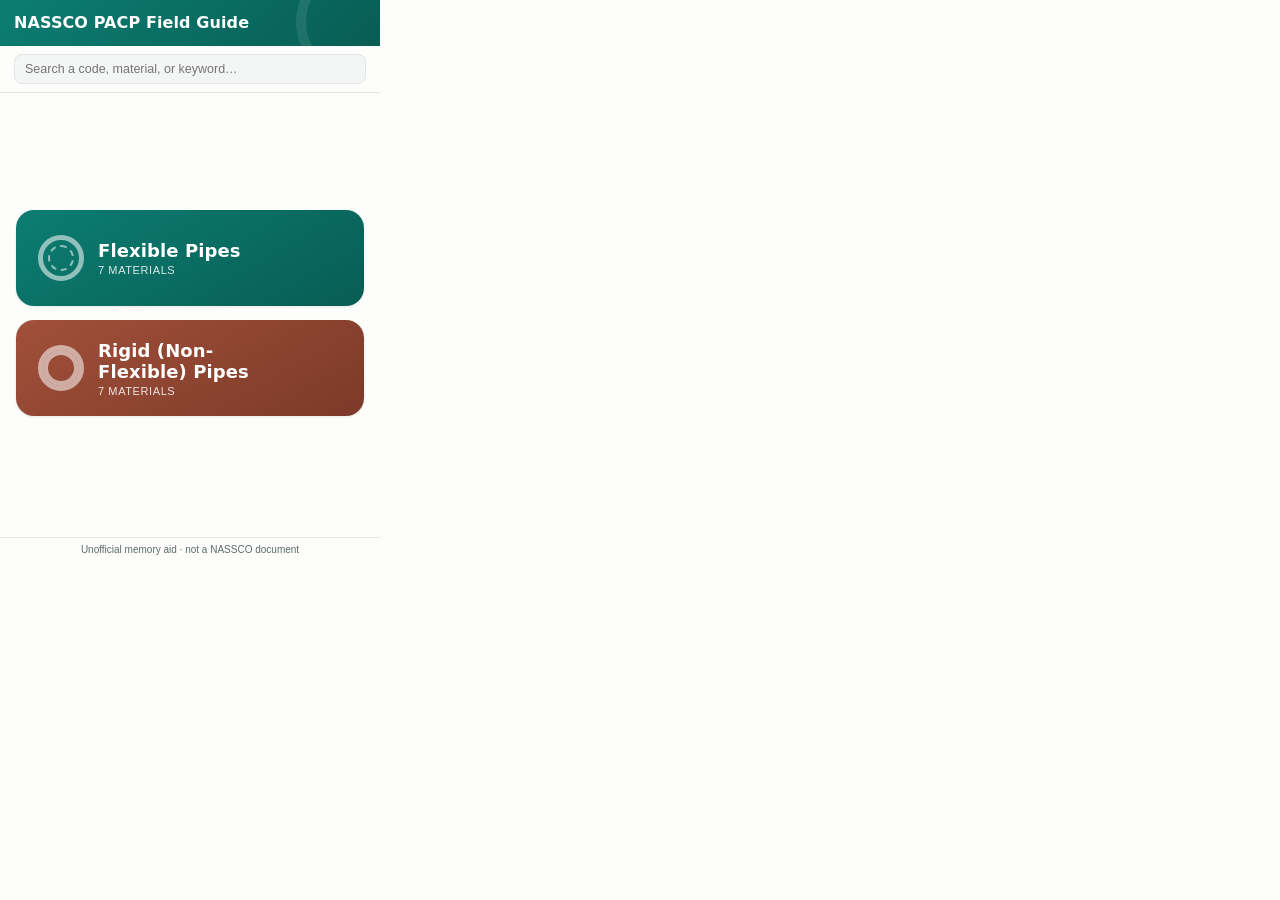
==== popup.html @ c907874f "Add files via upload" ====
<!doctype html>
<html lang="en">
<head>
  <meta charset="utf-8" />
  <title>NASSCO PACP Field Guide</title>
  <link rel="stylesheet" href="css/popup.css" />
</head>
<body>
  <header id="app-header">
    <button id="back-btn" class="icon-btn" aria-label="Back" hidden>&#8592;</button>
    <div id="header-titles">
      <h1 id="header-title">NASSCO PACP Field Guide</h1>
      <p id="header-subtitle">Pick a pipe behavior to get started</p>
    </div>
  </header>

  <div id="search-bar">
    <input id="search-input" type="text" placeholder="Search a code, material, or keyword…" autocomplete="off" />
  </div>

  <main id="app-main"></main>

  <footer id="app-footer">
    <span>Unofficial memory aid · not a NASSCO document</span>
  </footer>

  <script src="js/data.js"></script>
  <script src="js/popup.js"></script>
</body>
</html>
---- css/popup.css ----
:root {
  --teal: #0c7d72;
  --teal-dark: #085d54;
  --teal-tint: #e3f3f1;
  --rigid: #a1503a;
  --rigid-dark: #7c3a28;
  --rigid-tint: #fbe9e2;
  --bg: #fdfdfb;
  --bg-alt: #f3f6f4;
  --text: #16211f;
  --text-muted: #5c6b67;
  --border: #dfe6e3;
  --badge-bg: #eaf1ee;
  --shadow: 0 1px 3px rgba(15, 35, 30, 0.09);
  --shadow-lift: 0 6px 18px rgba(15, 35, 30, 0.16);
  --font-display: ui-rounded, "SF Pro Rounded", "Segoe UI Semibold", "Segoe UI", system-ui, sans-serif;
  --font-body: -apple-system, "Segoe UI", Roboto, Helvetica, Arial, sans-serif;
  --font-mono: "SFMono-Regular", Consolas, "Cascadia Code", monospace;
  color-scheme: light dark;
}

@media (prefers-color-scheme: dark) {
  :root {
    --teal: #4fd6c4;
    --teal-dark: #2bb6a3;
    --teal-tint: #11312d;
    --rigid: #f2a488;
    --rigid-dark: #d67e5c;
    --rigid-tint: #3a2118;
    --bg: #141a18;
    --bg-alt: #1b2320;
    --text: #eef4f2;
    --text-muted: #9fb0ac;
    --border: #29332f;
    --badge-bg: #202a26;
    --shadow: 0 1px 3px rgba(0, 0, 0, 0.35);
    --shadow-lift: 0 6px 18px rgba(0, 0, 0, 0.45);
  }
}

* { box-sizing: border-box; }

html, body {
  margin: 0;
  padding: 0;
  width: 380px;
  min-height: 520px;
  max-height: 600px;
  background: var(--bg);
  color: var(--text);
  font-family: var(--font-body);
  font-size: 13px;
  overflow: hidden;
  display: flex;
  flex-direction: column;
}

/* ---- Header ---- */
#app-header {
  position: relative;
  display: flex;
  align-items: center;
  gap: 10px;
  padding: 13px 14px 11px;
  background: linear-gradient(135deg, var(--teal) 0%, var(--teal-dark) 100%);
  color: white;
  flex-shrink: 0;
  overflow: hidden;
}

#app-header::before {
  content: "";
  position: absolute;
  top: -34px;
  right: -28px;
  width: 92px;
  height: 92px;
  border-radius: 50%;
  border: 10px solid rgba(255, 255, 255, 0.09);
}

#header-titles { min-width: 0; z-index: 1; }

#header-title {
  margin: 0;
  font-family: var(--font-display);
  font-size: 16px;
  font-weight: 700;
  letter-spacing: 0.1px;
  line-height: 1.2;
  white-space: nowrap;
  overflow: hidden;
  text-overflow: ellipsis;
}

#header-subtitle {
  margin: 2px 0 0;
  font-size: 11px;
  opacity: 0.85;
  white-space: nowrap;
  overflow: hidden;
  text-overflow: ellipsis;
  min-height: 1px;
}

.icon-btn {
  background: rgba(255, 255, 255, 0.16);
  border: none;
  color: white;
  width: 26px;
  height: 26px;
  border-radius: 8px;
  font-size: 15px;
  line-height: 1;
  cursor: pointer;
  flex-shrink: 0;
  z-index: 1;
  transition: background 0.12s ease;
}
.icon-btn:hover { background: rgba(255, 255, 255, 0.3); }
.icon-btn:focus-visible { outline: 2px solid white; outline-offset: 1px; }

/* ---- Search ---- */
#search-bar {
  padding: 8px 14px;
  border-bottom: 1px solid var(--border);
  flex-shrink: 0;
}

#search-input {
  width: 100%;
  padding: 7px 10px;
  border-radius: 8px;
  border: 1px solid var(--border);
  background: var(--bg-alt);
  color: var(--text);
  font-size: 12.5px;
  font-family: inherit;
}
#search-input:focus-visible { outline: 2px solid var(--teal); outline-offset: -1px; }

#app-main {
  flex: 1;
  overflow-y: auto;
  padding: 10px 14px 14px;
}

#app-footer {
  flex-shrink: 0;
  padding: 6px 14px;
  font-size: 10px;
  color: var(--text-muted);
  border-top: 1px solid var(--border);
  text-align: center;
}

/* ---- View transition ---- */
.view-enter { animation: viewIn 0.16s ease both; }
@keyframes viewIn {
  from { opacity: 0; transform: translateY(3px); }
  to { opacity: 1; transform: translateY(0); }
}
@media (prefers-reduced-motion: reduce) {
  .view-enter { animation: none; }
}

/* ---- Material icon: pipe cross-section, patterned by family ---- */
.mat-icon {
  --accent: var(--teal);
  width: 26px;
  height: 26px;
  border-radius: 50%;
  flex-shrink: 0;
  position: relative;
  background: var(--accent);
}
.rigid-cat .mat-icon,
.mat-icon.on-rigid { --accent: var(--rigid); }

.mat-icon::after {
  content: "";
  position: absolute;
  inset: 7px;
  border-radius: 50%;
  background: var(--bg);
}
.mat-icon.hatch {
  background-image: repeating-linear-gradient(45deg, rgba(255,255,255,0.55) 0 2px, transparent 2px 5px);
}
.mat-icon.speckle {
  background-image:
    radial-gradient(circle at 32% 30%, rgba(255,255,255,0.7) 1.1px, transparent 1.5px),
    radial-gradient(circle at 66% 58%, rgba(255,255,255,0.7) 1.1px, transparent 1.5px),
    radial-gradient(circle at 45% 78%, rgba(255,255,255,0.6) 0.9px, transparent 1.3px),
    radial-gradient(circle at 74% 28%, rgba(255,255,255,0.6) 0.9px, transparent 1.3px);
}
.mat-icon.ripple {
  background-image: repeating-radial-gradient(circle at 50% 50%, rgba(255,255,255,0.55) 0 1.6px, transparent 1.6px 4px);
}
.mat-icon.wave {
  background-image: repeating-linear-gradient(115deg, rgba(255,255,255,0.6) 0 2px, transparent 2px 5.5px);
}
.mat-icon.dash {
  background: var(--bg);
  border: 3px dashed var(--accent);
}
.mat-icon.dash::after { content: none; }
.mat-icon.ring {
  background: var(--bg);
  border: 3px double var(--accent);
}
.mat-icon.ring::after { content: none; }

.mat-icon.lg { width: 30px; height: 30px; }
.mat-icon.lg::after { inset: 8px; }

/* ---- Home: booklet cover ---- */
.home-cover {
  display: flex;
  flex-direction: column;
  gap: 14px;
  height: 100%;
  min-height: 420px;
  justify-content: center;
  padding: 4px 2px;
}

.cover-tile {
  display: flex;
  align-items: center;
  gap: 14px;
  width: 100%;
  min-height: 96px;
  padding: 0 22px;
  border: none;
  border-radius: 18px;
  cursor: pointer;
  font: inherit;
  background: linear-gradient(150deg, var(--teal) 0%, var(--teal-dark) 100%);
  color: white;
  box-shadow: var(--shadow);
  transition: transform 0.1s ease, box-shadow 0.1s ease;
  text-align: left;
}
.cover-tile.rigid {
  background: linear-gradient(150deg, var(--rigid) 0%, var(--rigid-dark) 100%);
}
.cover-tile:hover { transform: translateY(-1px); box-shadow: var(--shadow-lift); }
.cover-tile:active { transform: translateY(0); }
.cover-tile:focus-visible { outline: 2px solid white; outline-offset: 2px; }

.cover-tile-ring {
  width: 46px;
  height: 46px;
  border-radius: 50%;
  border: 5px solid rgba(255, 255, 255, 0.55);
  flex-shrink: 0;
  position: relative;
}
.cover-tile-ring::after {
  content: "";
  position: absolute;
  inset: 5px;
  border-radius: 50%;
  border: 2px dashed rgba(255, 255, 255, 0.55);
}
.cover-tile.rigid .cover-tile-ring::after { border-style: solid; border-width: 5px; inset: 0; }

.cover-tile-text { display: flex; flex-direction: column; gap: 3px; min-width: 0; }

.cover-tile-label {
  font-family: var(--font-display);
  font-size: 18px;
  font-weight: 700;
  letter-spacing: 0.1px;
  text-wrap: balance;
}

.cover-tile-count {
  font-size: 11px;
  opacity: 0.85;
  text-transform: uppercase;
  letter-spacing: 0.6px;
}

/* ---- Material list ---- */
.material-card {
  display: flex;
  align-items: center;
  gap: 10px;
  width: 100%;
  text-align: left;
  border: 1px solid var(--border);
  background: var(--bg);
  border-radius: 12px;
  padding: 9px 11px;
  margin-bottom: 8px;
  cursor: pointer;
  font: inherit;
  color: inherit;
  transition: border-color 0.1s ease, background 0.1s ease;
}
.material-card:hover { border-color: var(--teal); background: var(--teal-tint); }
.rigid-cat .material-card:hover { border-color: var(--rigid); background: var(--rigid-tint); }
.material-card:focus-visible { outline: 2px solid var(--teal); outline-offset: 1px; }

.material-card .mc-body { min-width: 0; }

.material-card .mc-top {
  display: flex;
  align-items: baseline;
  gap: 7px;
}

.code-badge {
  display: inline-block;
  background: var(--teal);
  color: white;
  font-family: var(--font-mono);
  font-weight: 700;
  font-size: 10px;
  letter-spacing: 0.3px;
  border-radius: 5px;
  padding: 2px 6px;
  flex-shrink: 0;
}
.rigid-cat .code-badge, .code-badge.rigid { background: var(--rigid); }

.material-card .mc-name {
  font-weight: 600;
  font-size: 12.5px;
}

.material-card .mc-summary {
  margin-top: 3px;
  color: var(--text-muted);
  line-height: 1.4;
  font-size: 11.5px;
}

/* ---- Material detail ---- */
.material-header {
  display: flex;
  align-items: center;
  gap: 10px;
  margin-bottom: 10px;
}

.summary-text {
  font-size: 12px;
  line-height: 1.5;
  color: var(--text-muted);
  margin: 0 0 10px;
}

.info-grid {
  display: grid;
  grid-template-columns: auto 1fr;
  gap: 5px 10px;
  background: var(--bg-alt);
  border-radius: 10px;
  padding: 10px 12px;
  margin-bottom: 12px;
  font-size: 11.5px;
}
.info-grid dt { color: var(--text-muted); font-weight: 600; }
.info-grid dd { margin: 0; }

.group-block { margin-bottom: 14px; }

.group-title {
  display: flex;
  align-items: center;
  gap: 6px;
  font-family: var(--font-display);
  font-size: 11.5px;
  font-weight: 700;
  text-transform: uppercase;
  letter-spacing: 0.5px;
  color: var(--teal);
  margin: 0 0 7px;
  padding-bottom: 5px;
  border-bottom: 1px solid var(--border);
}
.rigid-cat .group-title { color: var(--rigid); }
.group-title::before {
  content: "";
  width: 7px;
  height: 7px;
  border-radius: 50%;
  background: currentColor;
  flex-shrink: 0;
}

.defect-card {
  border: 1px solid var(--border);
  border-left: 3px solid var(--teal);
  border-radius: 8px;
  padding: 8px 10px;
  margin-bottom: 6px;
  background: var(--bg);
}
.rigid-cat .defect-card { border-left-color: var(--rigid); }

.defect-card .dc-top {
  display: flex;
  align-items: baseline;
  gap: 8px;
  flex-wrap: wrap;
}

.defect-code {
  font-family: var(--font-mono);
  font-weight: 700;
  font-size: 11px;
  color: var(--teal);
}
.rigid-cat .defect-code { color: var(--rigid); }

.defect-name { font-weight: 600; font-size: 12px; }

.defect-desc {
  margin-top: 3px;
  line-height: 1.45;
  color: var(--text-muted);
  font-size: 11.5px;
}

.defect-threshold {
  margin-top: 5px;
  font-size: 10.5px;
  background: var(--badge-bg);
  border-radius: 6px;
  padding: 5px 7px;
  line-height: 1.4;
}
.defect-threshold b { color: var(--text); }

.notes-block {
  margin-top: 4px;
  font-size: 11.5px;
  line-height: 1.5;
  background: var(--badge-bg);
  border-radius: 10px;
  padding: 10px 12px;
  color: var(--text-muted);
}
.notes-block b { color: var(--text); }

/* ---- Search results ---- */
.search-hint {
  color: var(--text-muted);
  font-size: 11.5px;
  padding: 6px 2px;
}

.result-item {
  display: flex;
  align-items: center;
  gap: 9px;
  width: 100%;
  text-align: left;
  border: 1px solid var(--border);
  border-radius: 10px;
  padding: 7px 10px;
  margin-bottom: 6px;
  cursor: pointer;
  font: inherit;
  color: inherit;
  background: var(--bg);
  transition: border-color 0.1s ease;
}
.result-item:hover { border-color: var(--teal); }

.result-item .ri-body { min-width: 0; }

.result-item .ri-top {
  display: flex;
  gap: 8px;
  align-items: baseline;
}

.result-item .ri-path {
  font-size: 10px;
  color: var(--text-muted);
  margin-top: 2px;
}

.empty-state {
  text-align: center;
  color: var(--text-muted);
  padding: 30px 10px;
  font-size: 12px;
}
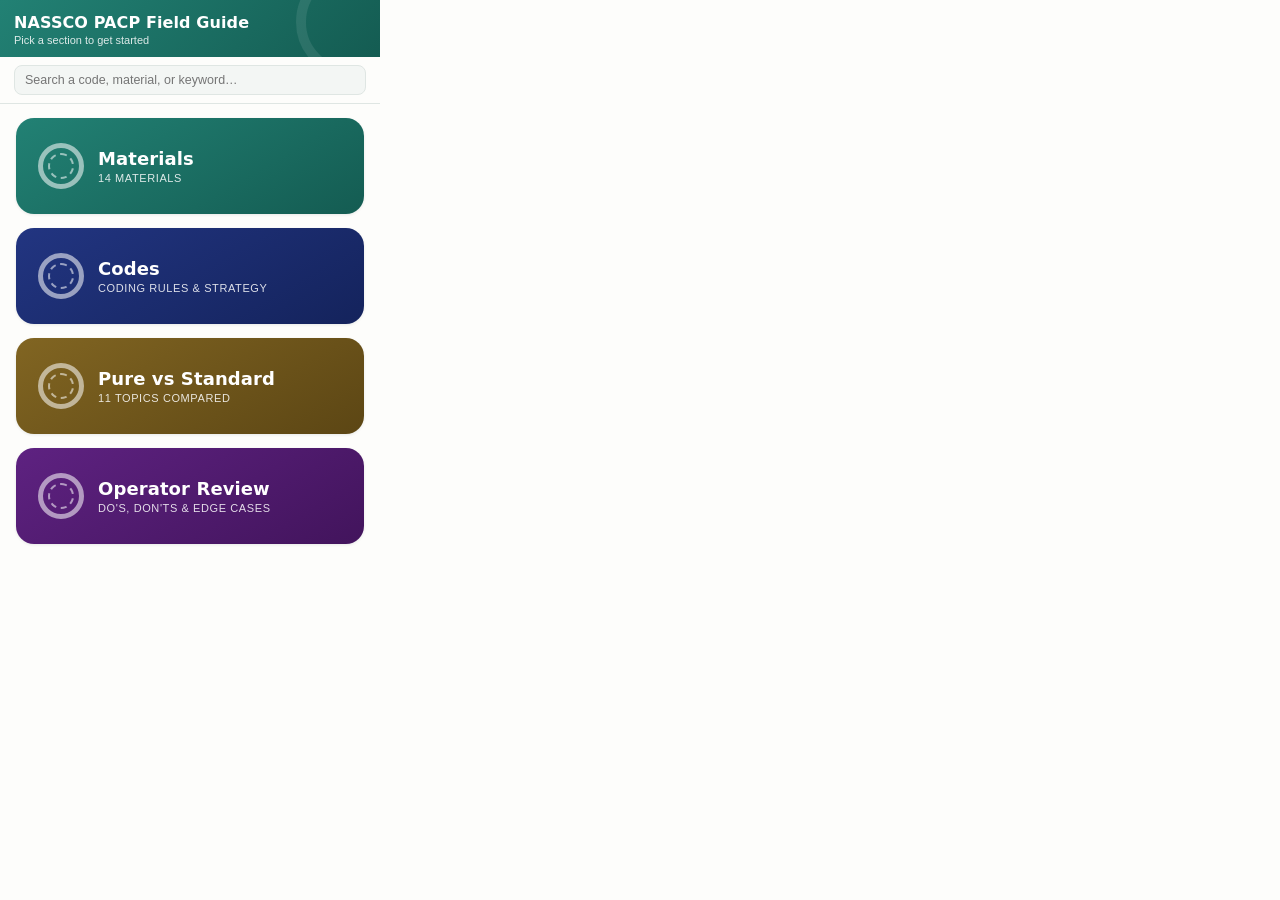
==== commit 34df3075: "Initial commit: NASSCO PACP Field Guide extension Materials (flexible/rigid), Codes (taps, sealing m" ====
--- a/popup.html
+++ b/popup.html
@@ -20,10 +20,6 @@
 
   <main id="app-main"></main>
 
-  <footer id="app-footer">
-    <span>Unofficial memory aid · not a NASSCO document</span>
-  </footer>
-
   <script src="js/data.js"></script>
   <script src="js/popup.js"></script>
 </body>
--- a/css/popup.css
+++ b/css/popup.css
@@ -1,10 +1,22 @@
 :root {
-  --teal: #0c7d72;
-  --teal-dark: #085d54;
-  --teal-tint: #e3f3f1;
-  --rigid: #a1503a;
-  --rigid-dark: #7c3a28;
-  --rigid-tint: #fbe9e2;
+  /* Five section accents share one formula (HSL 58/32 base, 64/22 shade, 48/95
+     tint) and are only rotated by hue, so they read as one family:
+     teal 172° · rigid 16° · codes 228° · pure 42° · opr 278° */
+  --teal: #228174;
+  --teal-dark: #145c52;
+  --teal-tint: #ecf8f7;
+  --rigid: #813c22;
+  --rigid-dark: #5c2714;
+  --rigid-tint: #f8efec;
+  --codes: #223581;
+  --codes-dark: #14235c;
+  --codes-tint: #eceff8;
+  --pure: #816522;
+  --pure-dark: #5c4614;
+  --pure-tint: #f8f5ec;
+  --opr: #5e2281;
+  --opr-dark: #42145c;
+  --opr-tint: #f4ecf8;
   --bg: #fdfdfb;
   --bg-alt: #f3f6f4;
   --text: #16211f;
@@ -21,12 +33,23 @@
 
 @media (prefers-color-scheme: dark) {
   :root {
-    --teal: #4fd6c4;
-    --teal-dark: #2bb6a3;
-    --teal-tint: #11312d;
-    --rigid: #f2a488;
-    --rigid-dark: #d67e5c;
-    --rigid-tint: #3a2118;
+    /* Same five hues, restepped for the dark surface (HSL 55/68 base,
+       50/56 shade, 38/15 tint) — not a separate palette. */
+    --teal: #81dace;
+    --teal-dark: #57c7b8;
+    --teal-tint: #183531;
+    --rigid: #da9881;
+    --rigid-dark: #c77557;
+    --rigid-tint: #351f18;
+    --codes: #8192da;
+    --codes-dark: #576dc7;
+    --codes-tint: #181e35;
+    --pure: #dabf81;
+    --pure-dark: #c7a557;
+    --pure-tint: #352c18;
+    --opr: #b981da;
+    --opr-dark: #9e57c7;
+    --opr-tint: #2a1835;
     --bg: #141a18;
     --bg-alt: #1b2320;
     --text: #eef4f2;
@@ -145,15 +168,6 @@
   padding: 10px 14px 14px;
 }
 
-#app-footer {
-  flex-shrink: 0;
-  padding: 6px 14px;
-  font-size: 10px;
-  color: var(--text-muted);
-  border-top: 1px solid var(--border);
-  text-align: center;
-}
-
 /* ---- View transition ---- */
 .view-enter { animation: viewIn 0.16s ease both; }
 @keyframes viewIn {
@@ -176,6 +190,10 @@
 }
 .rigid-cat .mat-icon,
 .mat-icon.on-rigid { --accent: var(--rigid); }
+.codes-cat .mat-icon,
+.mat-icon.on-codes { --accent: var(--codes); }
+.mat-icon.on-pure { --accent: var(--pure); }
+.mat-icon.on-opr { --accent: var(--opr); }
 
 .mat-icon::after {
   content: "";
@@ -245,6 +263,15 @@
 .cover-tile.rigid {
   background: linear-gradient(150deg, var(--rigid) 0%, var(--rigid-dark) 100%);
 }
+.cover-tile.codes {
+  background: linear-gradient(150deg, var(--codes) 0%, var(--codes-dark) 100%);
+}
+.cover-tile.pure {
+  background: linear-gradient(150deg, var(--pure) 0%, var(--pure-dark) 100%);
+}
+.cover-tile.opr {
+  background: linear-gradient(150deg, var(--opr) 0%, var(--opr-dark) 100%);
+}
 .cover-tile:hover { transform: translateY(-1px); box-shadow: var(--shadow-lift); }
 .cover-tile:active { transform: translateY(0); }
 .cover-tile:focus-visible { outline: 2px solid white; outline-offset: 2px; }
@@ -302,6 +329,7 @@
 }
 .material-card:hover { border-color: var(--teal); background: var(--teal-tint); }
 .rigid-cat .material-card:hover { border-color: var(--rigid); background: var(--rigid-tint); }
+.codes-cat .material-card:hover { border-color: var(--codes); background: var(--codes-tint); }
 .material-card:focus-visible { outline: 2px solid var(--teal); outline-offset: 1px; }
 
 .material-card .mc-body { min-width: 0; }
@@ -325,6 +353,7 @@
   flex-shrink: 0;
 }
 .rigid-cat .code-badge, .code-badge.rigid { background: var(--rigid); }
+.codes-cat .code-badge, .code-badge.codes { background: var(--codes); }
 
 .material-card .mc-name {
   font-weight: 600;
@@ -383,6 +412,7 @@
   border-bottom: 1px solid var(--border);
 }
 .rigid-cat .group-title { color: var(--rigid); }
+.codes-cat .group-title { color: var(--codes); }
 .group-title::before {
   content: "";
   width: 7px;
@@ -401,6 +431,7 @@
   background: var(--bg);
 }
 .rigid-cat .defect-card { border-left-color: var(--rigid); }
+.codes-cat .defect-card { border-left-color: var(--codes); }
 
 .defect-card .dc-top {
   display: flex;
@@ -416,6 +447,7 @@
   color: var(--teal);
 }
 .rigid-cat .defect-code { color: var(--rigid); }
+.codes-cat .defect-code { color: var(--codes); }
 
 .defect-name { font-weight: 600; font-size: 12px; }
 
@@ -492,3 +524,82 @@
   padding: 30px 10px;
   font-size: 12px;
 }
+
+/* ---- Codes: general rules list ---- */
+.rules-list {
+  margin: 0;
+  padding-left: 17px;
+  font-size: 11.5px;
+  line-height: 1.5;
+  color: var(--text-muted);
+}
+.rules-list li { margin-bottom: 6px; }
+
+/* ---- Pure vs Standard: comparison cards ---- */
+.compare-card {
+  border: 1px solid var(--border);
+  border-radius: 12px;
+  padding: 10px 12px;
+  margin-bottom: 10px;
+  background: var(--bg);
+}
+
+.compare-card .cc-topic {
+  display: flex;
+  align-items: baseline;
+  gap: 8px;
+  font-weight: 600;
+  font-size: 12px;
+  margin-bottom: 6px;
+}
+
+.compare-card .cc-code {
+  font-family: var(--font-mono);
+  font-weight: 700;
+  font-size: 10px;
+  color: var(--pure);
+  flex-shrink: 0;
+}
+
+.compare-row {
+  border-radius: 8px;
+  padding: 6px 8px;
+  margin-top: 6px;
+  font-size: 11.5px;
+  line-height: 1.45;
+}
+.compare-row.standard { background: var(--badge-bg); }
+.compare-row.pure { background: var(--pure-tint); }
+
+.compare-row .cr-label {
+  font-size: 9.5px;
+  text-transform: uppercase;
+  letter-spacing: 0.5px;
+  font-weight: 700;
+  color: var(--text-muted);
+  margin-bottom: 2px;
+}
+.compare-row.pure .cr-label { color: var(--pure-dark); }
+
+/* ---- Operator Review: do's / don'ts ---- */
+.do-list, .dont-list {
+  list-style: none;
+  margin: 0 0 12px;
+  padding: 0;
+}
+.do-list li, .dont-list li {
+  position: relative;
+  padding: 6px 8px 6px 26px;
+  border-radius: 8px;
+  margin-bottom: 5px;
+  background: var(--bg-alt);
+  font-size: 11.5px;
+  line-height: 1.4;
+}
+.do-list li::before, .dont-list li::before {
+  position: absolute;
+  left: 8px;
+  font-weight: 700;
+}
+.do-list li::before { content: "\2713"; color: var(--teal); }
+.dont-list li::before { content: "\2715"; color: var(--rigid); }
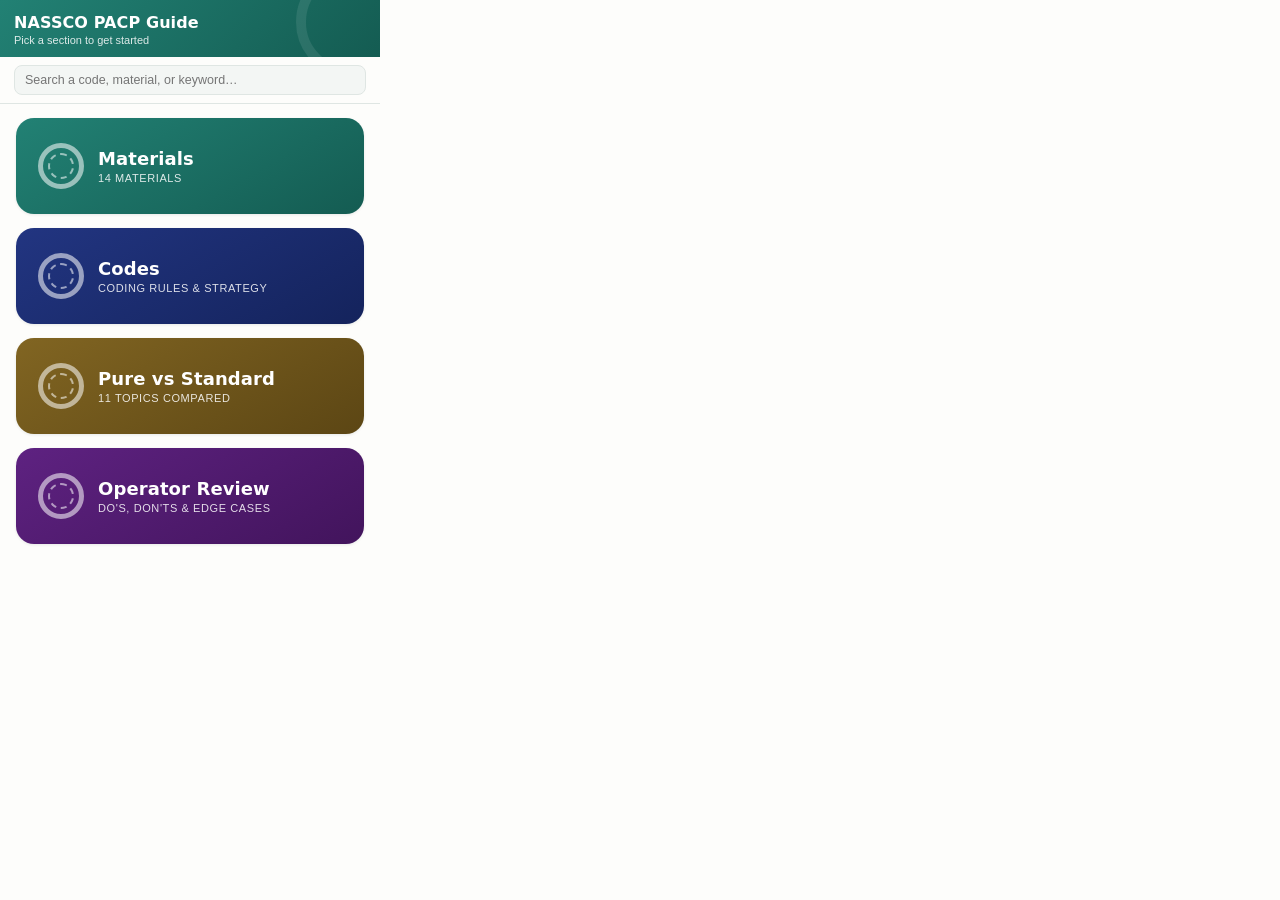
==== commit ac39eb8e: "Rename app to NASSCO PACP Guide; add Line Direction descriptor codes Adds the 8 directional descript" ====
--- a/popup.html
+++ b/popup.html
@@ -2,14 +2,14 @@
 <html lang="en">
 <head>
   <meta charset="utf-8" />
-  <title>NASSCO PACP Field Guide</title>
+  <title>NASSCO PACP Guide</title>
   <link rel="stylesheet" href="css/popup.css" />
 </head>
 <body>
   <header id="app-header">
     <button id="back-btn" class="icon-btn" aria-label="Back" hidden>&#8592;</button>
     <div id="header-titles">
-      <h1 id="header-title">NASSCO PACP Field Guide</h1>
+      <h1 id="header-title">NASSCO PACP Guide</h1>
       <p id="header-subtitle">Pick a pipe behavior to get started</p>
     </div>
   </header>
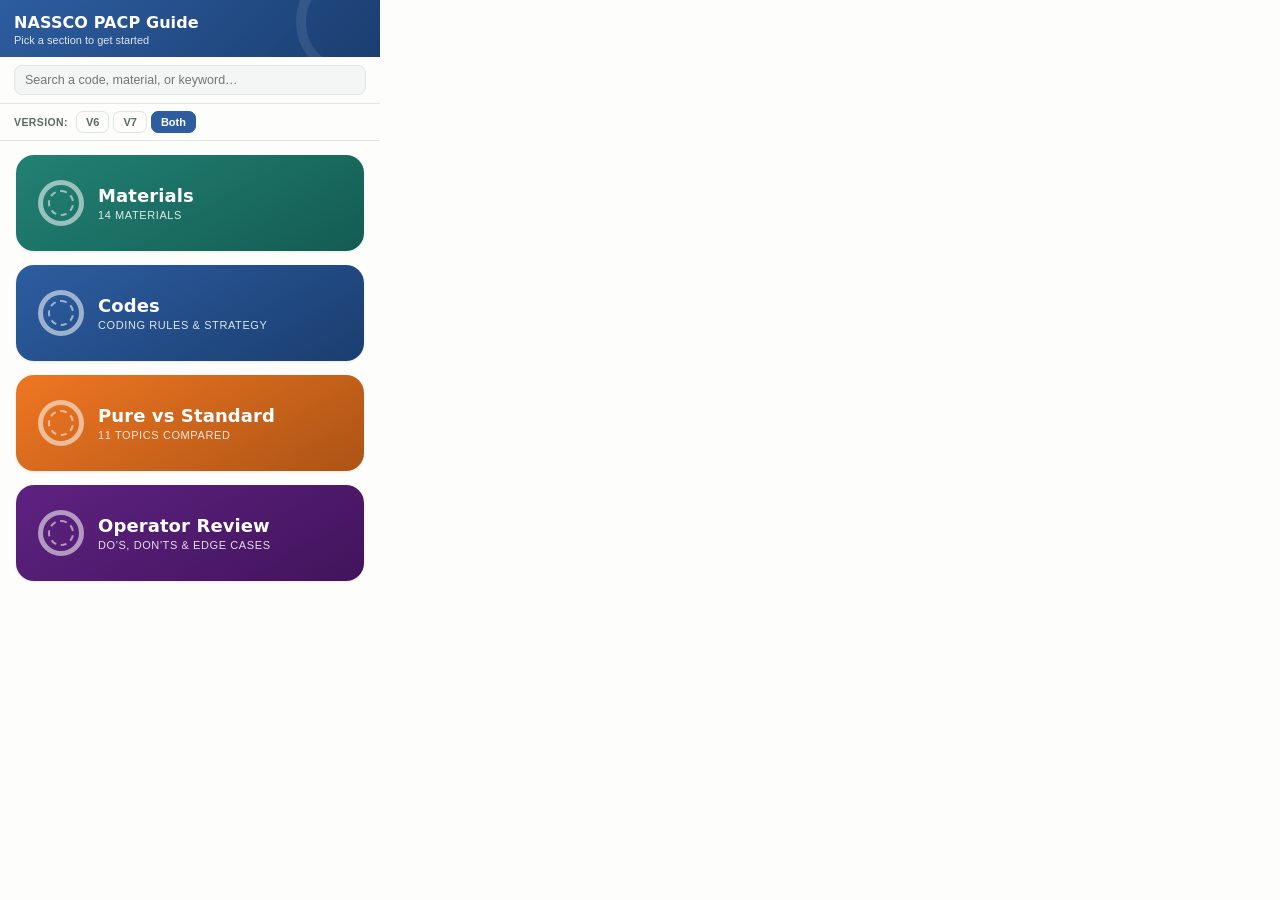
==== commit a22d2f56: "Add PACP version filter to Codes, reorder Taps/Structural, rebrand Codes/Pure colors - Add a V6/V7/B" ====
--- a/popup.html
+++ b/popup.html
@@ -18,6 +18,15 @@
     <input id="search-input" type="text" placeholder="Search a code, material, or keyword…" autocomplete="off" />
   </div>
 
+  <div id="version-bar" class="codes-cat" hidden>
+    <span id="version-bar-label">Version:</span>
+    <div id="version-bar-buttons" role="group" aria-label="PACP version filter">
+      <button type="button" class="version-btn" data-v="v6">V6</button>
+      <button type="button" class="version-btn" data-v="v7">V7</button>
+      <button type="button" class="version-btn" data-v="both">Both</button>
+    </div>
+  </div>
+
   <main id="app-main"></main>
 
   <script src="js/data.js"></script>
--- a/css/popup.css
+++ b/css/popup.css
@@ -1,19 +1,19 @@
 :root {
-  /* Five section accents share one formula (HSL 58/32 base, 64/22 shade, 48/95
-     tint) and are only rotated by hue, so they read as one family:
-     teal 172° · rigid 16° · codes 228° · pure 42° · opr 278° */
+  /* Teal/rigid/opr share one formula (HSL 58/32 base, 64/22 shade, 48/95
+     tint), only rotated by hue. Codes and Pure are pinned to the ITpipes
+     brand palette instead: blue #2D5DA0 and orange #EF7622. */
   --teal: #228174;
   --teal-dark: #145c52;
   --teal-tint: #ecf8f7;
   --rigid: #813c22;
   --rigid-dark: #5c2714;
   --rigid-tint: #f8efec;
-  --codes: #223581;
-  --codes-dark: #14235c;
-  --codes-tint: #eceff8;
-  --pure: #816522;
-  --pure-dark: #5c4614;
-  --pure-tint: #f8f5ec;
+  --codes: #2d5da0;
+  --codes-dark: #1a3e70;
+  --codes-tint: #edf1f8;
+  --pure: #ef7622;
+  --pure-dark: #ac5415;
+  --pure-tint: #f9f1eb;
   --opr: #5e2281;
   --opr-dark: #42145c;
   --opr-tint: #f4ecf8;
@@ -33,20 +33,21 @@
 
 @media (prefers-color-scheme: dark) {
   :root {
-    /* Same five hues, restepped for the dark surface (HSL 55/68 base,
-       50/56 shade, 38/15 tint) — not a separate palette. */
+    /* Teal/rigid/opr restepped for the dark surface (HSL 55/68 base,
+       50/56 shade, 38/15 tint). Codes and Pure are the same brand hues,
+       just lightened for legibility on the dark background. */
     --teal: #81dace;
     --teal-dark: #57c7b8;
     --teal-tint: #183531;
     --rigid: #da9881;
     --rigid-dark: #c77557;
     --rigid-tint: #351f18;
-    --codes: #8192da;
-    --codes-dark: #576dc7;
-    --codes-tint: #181e35;
-    --pure: #dabf81;
-    --pure-dark: #c7a557;
-    --pure-tint: #352c18;
+    --codes: #7ea6dd;
+    --codes-dark: #5485c9;
+    --codes-tint: #182435;
+    --pure: #e99b63;
+    --pure-dark: #dc7c38;
+    --pure-tint: #362416;
     --opr: #b981da;
     --opr-dark: #9e57c7;
     --opr-tint: #2a1835;
@@ -85,7 +86,7 @@
   align-items: center;
   gap: 10px;
   padding: 13px 14px 11px;
-  background: linear-gradient(135deg, var(--teal) 0%, var(--teal-dark) 100%);
+  background: linear-gradient(135deg, var(--codes) 0%, var(--codes-dark) 100%);
   color: white;
   flex-shrink: 0;
   overflow: hidden;
@@ -161,6 +162,49 @@
   font-family: inherit;
 }
 #search-input:focus-visible { outline: 2px solid var(--teal); outline-offset: -1px; }
+
+/* ---- Codes: PACP version filter ---- */
+#version-bar {
+  display: flex;
+  align-items: center;
+  gap: 8px;
+  padding: 7px 14px;
+  border-bottom: 1px solid var(--border);
+  flex-shrink: 0;
+}
+
+#version-bar-label {
+  font-size: 10.5px;
+  font-weight: 700;
+  text-transform: uppercase;
+  letter-spacing: 0.4px;
+  color: var(--text-muted);
+  flex-shrink: 0;
+}
+
+#version-bar-buttons {
+  display: flex;
+  gap: 4px;
+}
+
+.version-btn {
+  border: 1px solid var(--border);
+  background: var(--bg);
+  color: var(--text-muted);
+  border-radius: 7px;
+  padding: 4px 9px;
+  font: inherit;
+  font-size: 11px;
+  font-weight: 600;
+  cursor: pointer;
+  transition: background 0.1s ease, border-color 0.1s ease, color 0.1s ease;
+}
+.version-btn:hover { border-color: var(--codes); }
+.version-btn.active {
+  background: var(--codes);
+  border-color: var(--codes);
+  color: white;
+}
 
 #app-main {
   flex: 1;
@@ -557,7 +601,7 @@
   font-family: var(--font-mono);
   font-weight: 700;
   font-size: 10px;
-  color: var(--pure);
+  color: var(--pure-dark);
   flex-shrink: 0;
 }
 
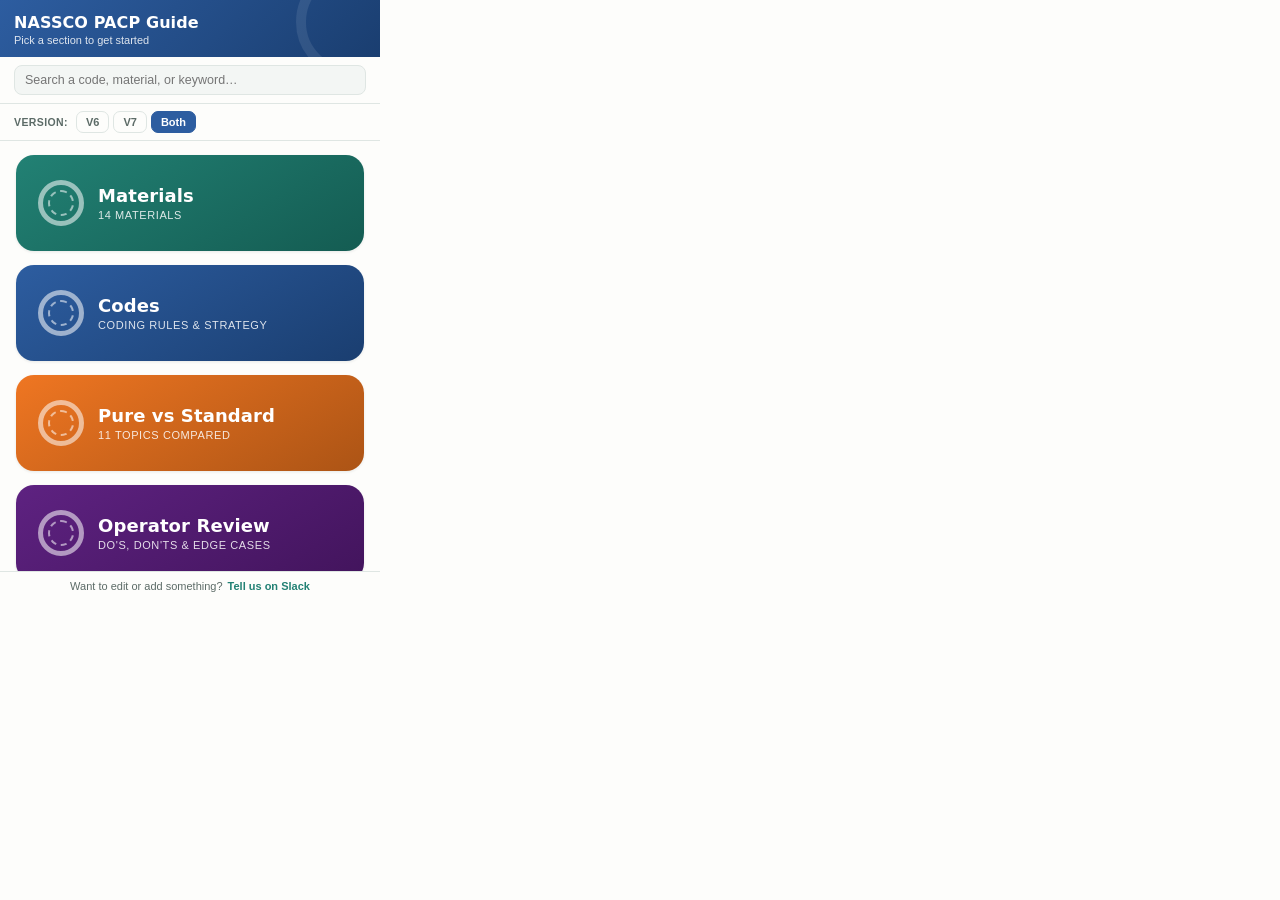
==== commit e8520dd1: "Add a Slack feedback link at the bottom of the home screen 'Want to edit or add something? Tell us o" ====
--- a/popup.html
+++ b/popup.html
@@ -29,6 +29,11 @@
 
   <main id="app-main"></main>
 
+  <footer id="app-footer" hidden>
+    <span>Want to edit or add something?</span>
+    <a href="https://itpipes.slack.com/archives/C0BUTN9MN82" target="_blank" rel="noopener noreferrer">Tell us on Slack</a>
+  </footer>
+
   <script src="js/data.js"></script>
   <script src="js/popup.js"></script>
 </body>
--- a/css/popup.css
+++ b/css/popup.css
@@ -212,6 +212,28 @@
   padding: 10px 14px 14px;
 }
 
+/* ---- Footer: feedback link (home screen only) ---- */
+#app-footer {
+  flex-shrink: 0;
+  display: flex;
+  align-items: center;
+  justify-content: center;
+  gap: 5px;
+  flex-wrap: wrap;
+  padding: 8px 14px;
+  border-top: 1px solid var(--border);
+  font-size: 11px;
+  text-align: center;
+}
+#app-footer span { color: var(--text-muted); }
+#app-footer a {
+  color: var(--teal);
+  font-weight: 600;
+  text-decoration: none;
+}
+#app-footer a:hover { text-decoration: underline; }
+#app-footer a:focus-visible { outline: 2px solid var(--teal); outline-offset: 1px; }
+
 /* ---- View transition ---- */
 .view-enter { animation: viewIn 0.16s ease both; }
 @keyframes viewIn {
